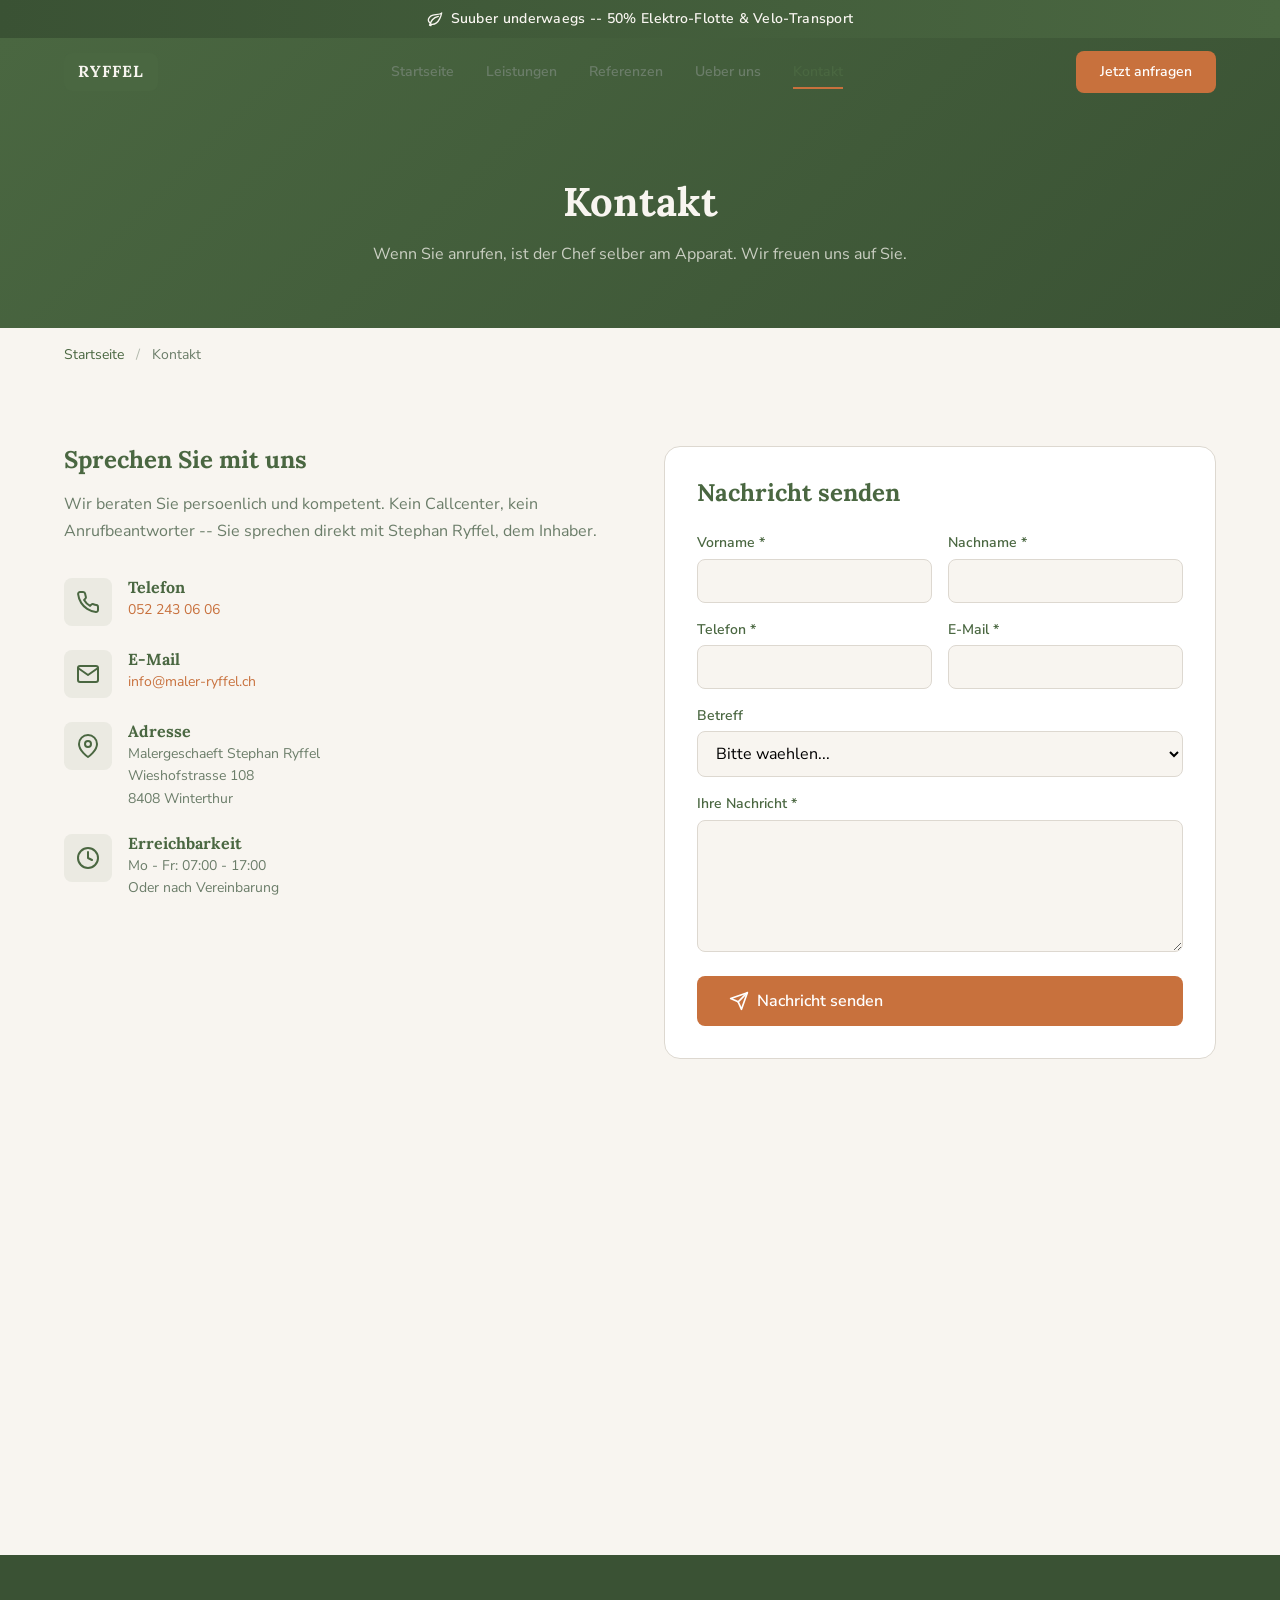
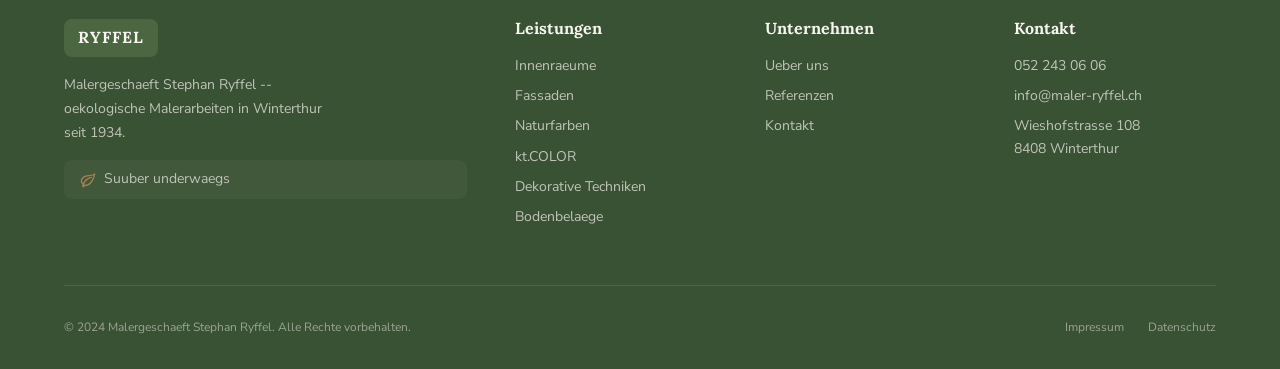
==== kontakt.html @ 05d2837d "Initial: Website-Redesign Ryffel Malergeschaeft" ====
<!DOCTYPE html>
<html lang="de">
<head>
  <meta charset="UTF-8">
  <meta name="viewport" content="width=device-width, initial-scale=1.0">
  <title>Kontakt | Maler Ryffel Winterthur</title>
  <meta name="description" content="Kontaktieren Sie Malergeschaeft Ryffel in Winterthur: 052 243 06 06, info@maler-ryffel.ch. Persoenliche Beratung durch den Chef. Seit 1934.">
  <meta name="robots" content="index, follow">
  <link rel="canonical" href="https://ryffel-maler-redesign.pages.dev/kontakt.html">
  <meta property="og:title" content="Kontakt | Maler Ryffel Winterthur">
  <meta property="og:description" content="052 243 06 06 - Persoenliche Beratung durch den Chef. Malergeschaeft Ryffel seit 1934.">
  <meta property="og:url" content="https://ryffel-maler-redesign.pages.dev/kontakt.html">
  <meta property="og:type" content="website">
  <link href="https://fonts.googleapis.com/css2?family=Lora:ital,wght@0,400;0,700;1,400;1,700&family=Nunito+Sans:wght@300;400;600;700&display=swap" rel="stylesheet">
  <link rel="stylesheet" href="style.css">
  <link rel="icon" type="image/svg+xml" href="data:image/svg+xml,<svg xmlns='http://www.w3.org/2000/svg' viewBox='0 0 32 32'><rect width='32' height='32' rx='6' fill='%234A6741'/><text x='50%25' y='55%25' text-anchor='middle' dominant-baseline='central' font-size='14' font-weight='bold' fill='%23F8F5F0'>R</text></svg>">
  <script type="application/ld+json">
  [
    {
      "@context":"https://schema.org",
      "@type":"HomeAndConstructionBusiness",
      "name":"Malergeschaeft Stephan Ryffel",
      "telephone":"+41522430606",
      "email":"info@maler-ryffel.ch",
      "address":{"@type":"PostalAddress","streetAddress":"Wieshofstrasse 108","addressLocality":"Winterthur","postalCode":"8408","addressRegion":"ZH","addressCountry":"CH"},
      "areaServed":["Winterthur","Zuerich","Weinland"],
      "foundingDate":"1934"
    },
    {"@context":"https://schema.org","@type":"BreadcrumbList","itemListElement":[{"@type":"ListItem","position":1,"name":"Startseite","item":"https://ryffel-maler-redesign.pages.dev/"},{"@type":"ListItem","position":2,"name":"Kontakt"}]}
  ]
  </script>
</head>
<body class="has-eco-banner">
  <div class="eco-banner"><svg width="16" height="16" viewBox="0 0 24 24" fill="none" stroke="currentColor" stroke-width="2" stroke-linecap="round" stroke-linejoin="round"><path d="M17 8C8 10 5.9 16.17 3.82 21.34l1.89.66.95-2.3c.48.17.98.3 1.34.3C19 20 22 3 22 3c-1 2-8 2.25-13 3.25S2 11.5 2 13.5s1.75 3.75 1.75 3.75"/></svg> Suuber underwaegs -- 50% Elektro-Flotte &amp; Velo-Transport</div>

  <header class="site-header" id="header">
    <div class="container header-inner">
      <a href="index.html" class="logo"><span class="logo-badge">RYFFEL</span></a>
      <nav class="main-nav" id="mainNav" aria-label="Hauptnavigation"><ul><li><a href="index.html">Startseite</a></li><li><a href="leistungen.html">Leistungen</a></li><li><a href="referenzen.html">Referenzen</a></li><li><a href="ueber-uns.html">Ueber uns</a></li><li><a href="kontakt.html" class="active">Kontakt</a></li></ul></nav>
      <a href="kontakt.html" class="btn btn-primary header-cta">Jetzt anfragen</a>
      <button class="mobile-toggle" id="mobileToggle" aria-label="Menue oeffnen"><span></span><span></span><span></span></button>
    </div>
  </header>

  <section class="page-header">
    <div class="container">
      <h1>Kontakt</h1>
      <p>Wenn Sie anrufen, ist der Chef selber am Apparat. Wir freuen uns auf Sie.</p>
    </div>
  </section>

  <div class="container"><div class="breadcrumb"><a href="index.html">Startseite</a> <span>/</span> Kontakt</div></div>

  <section class="section">
    <div class="container">
      <div class="contact-grid">
        <div class="contact-info">
          <h3>Sprechen Sie mit uns</h3>
          <p style="color: var(--color-text-secondary); margin-bottom: var(--space-xl); line-height: 1.7;">Wir beraten Sie persoenlich und kompetent. Kein Callcenter, kein Anrufbeantworter -- Sie sprechen direkt mit Stephan Ryffel, dem Inhaber.</p>

          <div class="contact-item">
            <div class="contact-item-icon">
              <svg width="24" height="24" viewBox="0 0 24 24" fill="none" stroke="currentColor" stroke-width="2" stroke-linecap="round" stroke-linejoin="round"><path d="M22 16.92v3a2 2 0 01-2.18 2 19.79 19.79 0 01-8.63-3.07 19.5 19.5 0 01-6-6 19.79 19.79 0 01-3.07-8.67A2 2 0 014.11 2h3a2 2 0 012 1.72c.127.96.361 1.903.7 2.81a2 2 0 01-.45 2.11L8.09 9.91a16 16 0 006 6l1.27-1.27a2 2 0 012.11-.45c.907.339 1.85.573 2.81.7A2 2 0 0122 16.92z"/></svg>
            </div>
            <div>
              <h4>Telefon</h4>
              <p><a href="tel:+41522430606">052 243 06 06</a></p>
            </div>
          </div>

          <div class="contact-item">
            <div class="contact-item-icon">
              <svg width="24" height="24" viewBox="0 0 24 24" fill="none" stroke="currentColor" stroke-width="2" stroke-linecap="round" stroke-linejoin="round"><path d="M4 4h16c1.1 0 2 .9 2 2v12c0 1.1-.9 2-2 2H4c-1.1 0-2-.9-2-2V6c0-1.1.9-2 2-2z"/><polyline points="22,6 12,13 2,6"/></svg>
            </div>
            <div>
              <h4>E-Mail</h4>
              <p><a href="mailto:info@maler-ryffel.ch">info@maler-ryffel.ch</a></p>
            </div>
          </div>

          <div class="contact-item">
            <div class="contact-item-icon">
              <svg width="24" height="24" viewBox="0 0 24 24" fill="none" stroke="currentColor" stroke-width="2" stroke-linecap="round" stroke-linejoin="round"><path d="M21 10c0 7-9 13-9 13s-9-6-9-13a9 9 0 0118 0z"/><circle cx="12" cy="10" r="3"/></svg>
            </div>
            <div>
              <h4>Adresse</h4>
              <p>Malergeschaeft Stephan Ryffel<br>Wieshofstrasse 108<br>8408 Winterthur</p>
            </div>
          </div>

          <div class="contact-item">
            <div class="contact-item-icon">
              <svg width="24" height="24" viewBox="0 0 24 24" fill="none" stroke="currentColor" stroke-width="2" stroke-linecap="round" stroke-linejoin="round"><circle cx="12" cy="12" r="10"/><path d="M12 6v6l4 2"/></svg>
            </div>
            <div>
              <h4>Erreichbarkeit</h4>
              <p>Mo - Fr: 07:00 - 17:00<br>Oder nach Vereinbarung</p>
            </div>
          </div>
        </div>

        <div class="contact-form">
          <h3>Nachricht senden</h3>
          <form action="#" method="post">
            <div class="form-row">
              <div class="form-group">
                <label for="vorname">Vorname *</label>
                <input type="text" id="vorname" name="vorname" required>
              </div>
              <div class="form-group">
                <label for="nachname">Nachname *</label>
                <input type="text" id="nachname" name="nachname" required>
              </div>
            </div>
            <div class="form-row">
              <div class="form-group">
                <label for="telefon">Telefon *</label>
                <input type="tel" id="telefon" name="telefon" required>
              </div>
              <div class="form-group">
                <label for="email">E-Mail *</label>
                <input type="email" id="email" name="email" required>
              </div>
            </div>
            <div class="form-group">
              <label for="betreff">Betreff</label>
              <select id="betreff" name="betreff">
                <option value="">Bitte waehlen...</option>
                <option value="innenmalerei">Innenmalerei</option>
                <option value="fassade">Fassadenrenovation</option>
                <option value="naturfarben">Naturfarben / kt.COLOR</option>
                <option value="spritzarbeiten">Spritzarbeiten</option>
                <option value="bodenbelaege">Bodenbelaege</option>
                <option value="dekorativ">Dekorative Techniken</option>
                <option value="anderes">Anderes</option>
              </select>
            </div>
            <div class="form-group">
              <label for="nachricht">Ihre Nachricht *</label>
              <textarea id="nachricht" name="nachricht" rows="5" required></textarea>
            </div>
            <button type="submit" class="btn btn-primary btn-lg" style="width: 100%;">
              <svg width="20" height="20" viewBox="0 0 24 24" fill="none" stroke="currentColor" stroke-width="2" stroke-linecap="round" stroke-linejoin="round"><line x1="22" y1="2" x2="11" y2="13"/><polygon points="22 2 15 22 11 13 2 9 22 2"/></svg>
              Nachricht senden
            </button>
          </form>
        </div>
      </div>

      <div class="map-container">
        <iframe src="https://www.google.com/maps/embed?pb=!1m18!1m12!1m3!1d2696.8!2d8.7!3d47.5!2m3!1f0!2f0!3f0!3m2!1i1024!2i768!4f13.1!3m3!1m2!1s0x0%3A0x0!2sWinterthur!5e0!3m2!1sde!2sch!4v1" allowfullscreen loading="lazy" title="Standort Malergeschaeft Ryffel in Winterthur"></iframe>
      </div>
    </div>
  </section>

  <footer class="site-footer">
    <div class="container">
      <div class="footer-grid">
        <div class="footer-brand"><span class="logo-badge">RYFFEL</span><p>Malergeschaeft Stephan Ryffel -- oekologische Malerarbeiten in Winterthur seit 1934.</p><div class="footer-eco"><svg width="16" height="16" viewBox="0 0 24 24" fill="none" stroke="currentColor" stroke-width="2" stroke-linecap="round" stroke-linejoin="round"><path d="M17 8C8 10 5.9 16.17 3.82 21.34l1.89.66.95-2.3c.48.17.98.3 1.34.3C19 20 22 3 22 3c-1 2-8 2.25-13 3.25S2 11.5 2 13.5s1.75 3.75 1.75 3.75"/></svg> Suuber underwaegs</div></div>
        <div class="footer-col"><h4>Leistungen</h4><a href="leistungen/innenraeume.html">Innenraeume</a><a href="leistungen/fassaden.html">Fassaden</a><a href="leistungen/naturfarben.html">Naturfarben</a><a href="leistungen/meister-der-farben.html">kt.COLOR</a><a href="leistungen/dekorative-techniken.html">Dekorative Techniken</a><a href="leistungen/bodenbelaege.html">Bodenbelaege</a></div>
        <div class="footer-col"><h4>Unternehmen</h4><a href="ueber-uns.html">Ueber uns</a><a href="referenzen.html">Referenzen</a><a href="kontakt.html">Kontakt</a></div>
        <div class="footer-col"><h4>Kontakt</h4><a href="tel:+41522430606">052 243 06 06</a><a href="mailto:info@maler-ryffel.ch">info@maler-ryffel.ch</a><p style="font-size:var(--font-size-small);opacity:0.7;margin-top:var(--space-sm);">Wieshofstrasse 108<br>8408 Winterthur</p></div>
      </div>
      <div class="footer-bottom"><p>&copy; 2024 Malergeschaeft Stephan Ryffel. Alle Rechte vorbehalten.</p><div class="legal-links"><a href="#">Impressum</a><a href="#">Datenschutz</a></div></div>
    </div>
  </footer>
  <script>const header=document.getElementById('header');window.addEventListener('scroll',()=>header.classList.toggle('scrolled',window.scrollY>50));document.getElementById('mobileToggle').addEventListener('click',()=>document.getElementById('mainNav').classList.toggle('active'));</script>
</body>
</html>
---- style.css ----
/* Brand Style Guide – Ryffel Malergeschaeft */
:root {
  --color-primary: #4A6741;
  --color-primary-dark: #3A5234;
  --color-primary-light: #6B8A62;
  --color-accent: #C8713D;
  --color-accent-light: #D4945E;
  --color-accent-dark: #A85C2F;
  --color-bg: #F8F5F0;
  --color-surface: #FFFFFF;
  --color-text: #2C3E2A;
  --color-text-secondary: #6B7D69;
  --color-border: #DDD8D0;

  --font-heading: 'Lora', Georgia, serif;
  --font-body: 'Nunito Sans', Arial, sans-serif;

  --font-size-xs: 0.75rem;
  --font-size-small: 0.875rem;
  --font-size-base: 1rem;
  --font-size-lg: 1.125rem;
  --font-size-xl: 1.25rem;
  --font-size-2xl: 1.5rem;
  --font-size-3xl: 2rem;
  --font-size-4xl: 2.5rem;
  --font-size-5xl: 3.5rem;

  --space-xs: 0.25rem;
  --space-sm: 0.5rem;
  --space-md: 1rem;
  --space-lg: 1.5rem;
  --space-xl: 2rem;
  --space-2xl: 3rem;
  --space-3xl: 4rem;

  --radius: 8px;
  --radius-lg: 12px;
  --radius-xl: 16px;
  --shadow: 0 1px 3px rgba(74,103,65,0.08);
  --shadow-lg: 0 8px 30px rgba(74,103,65,0.12);
}

*, *::before, *::after { box-sizing: border-box; margin: 0; padding: 0; }
html { scroll-behavior: smooth; }

body {
  font-family: var(--font-body);
  color: var(--color-text);
  background: var(--color-bg);
  line-height: 1.6;
  -webkit-font-smoothing: antialiased;
}

h1, h2, h3, h4 { font-family: var(--font-heading); line-height: 1.2; }
a { text-decoration: none; color: inherit; transition: color 0.2s; }
img { max-width: 100%; height: auto; display: block; }
.container { max-width: 1200px; margin: 0 auto; padding: 0 var(--space-lg); }

/* === ECO BADGE (persistent top banner) === */
.eco-banner {
  background: linear-gradient(90deg, var(--color-primary-dark), var(--color-primary));
  color: var(--color-bg);
  text-align: center;
  padding: 8px var(--space-lg);
  font-size: var(--font-size-small);
  font-weight: 600;
  display: flex;
  align-items: center;
  justify-content: center;
  gap: var(--space-sm);
  letter-spacing: 0.3px;
}
.eco-banner svg { flex-shrink: 0; }

/* === HEADER === */
.site-header {
  position: fixed; top: 0; left: 0; right: 0; z-index: 100;
  background: transparent;
  transition: background 0.3s, box-shadow 0.3s, border 0.3s;
}
.has-eco-banner .site-header { top: 36px; }
.site-header.scrolled {
  background: rgba(248,245,240,0.96);
  backdrop-filter: blur(12px);
  box-shadow: var(--shadow);
  border-bottom: 1px solid var(--color-border);
}
.header-inner {
  display: flex; align-items: center; justify-content: space-between;
  height: 72px;
}
.logo { display: flex; align-items: center; gap: var(--space-sm); }
.logo-img { height: 44px; width: auto; }
.logo-text {
  font-family: var(--font-heading); font-size: var(--font-size-lg);
  font-weight: 700; color: var(--color-primary);
}
.logo-badge {
  display: inline-flex; align-items: center; justify-content: center;
  background: var(--color-primary); border-radius: var(--radius);
  padding: 6px 14px; font-family: var(--font-heading);
  font-size: var(--font-size-base); font-weight: 700;
  color: var(--color-bg); letter-spacing: 1px;
}
.main-nav ul { display: flex; gap: var(--space-xl); list-style: none; }
.main-nav a {
  font-size: var(--font-size-small); font-weight: 600; color: var(--color-text-secondary);
  padding: var(--space-sm) 0; position: relative;
}
.site-header.scrolled .main-nav a { color: var(--color-text-secondary); }
.main-nav a.active, .main-nav a:hover { color: var(--color-primary); }
.main-nav a::after {
  content: ''; position: absolute; bottom: 0; left: 0; width: 0; height: 2px;
  background: var(--color-accent); transition: width 0.3s;
}
.main-nav a:hover::after, .main-nav a.active::after { width: 100%; }

.header-cta { display: inline-flex; }

/* Buttons */
.btn {
  display: inline-flex; align-items: center; gap: var(--space-sm);
  padding: 10px 24px; border-radius: var(--radius); font-weight: 600;
  font-size: var(--font-size-small); cursor: pointer; border: none;
  transition: all 0.2s; text-decoration: none; font-family: var(--font-body);
}
.btn-primary { background: var(--color-accent); color: #fff; }
.btn-primary:hover { background: var(--color-accent-dark); }
.btn-secondary {
  background: transparent; color: var(--color-primary);
  border: 1.5px solid var(--color-primary);
}
.btn-secondary:hover { background: var(--color-primary); color: var(--color-bg); }
.btn-outline {
  background: transparent; color: var(--color-accent);
  border: 1.5px solid var(--color-accent);
}
.btn-outline:hover { background: var(--color-accent); color: #fff; }
.btn-white {
  background: #fff; color: var(--color-primary);
}
.btn-white:hover { background: var(--color-bg); }
.btn-ghost {
  background: transparent; color: var(--color-bg);
  border: 1.5px solid rgba(248,245,240,0.4);
}
.btn-ghost:hover { background: rgba(248,245,240,0.1); }
.btn-lg { padding: 14px 32px; font-size: var(--font-size-base); }

/* Mobile Toggle */
.mobile-toggle { display: none; background: none; border: none; cursor: pointer; padding: 8px; }
.mobile-toggle span {
  display: block; width: 24px; height: 2px; background: var(--color-primary);
  margin: 5px 0; transition: 0.3s;
}

/* === HERO === */
.hero {
  position: relative; min-height: 92vh; display: flex; align-items: center;
  overflow: hidden;
}
.hero::before {
  content: ''; position: absolute; inset: 0;
  background: url('https://images.unsplash.com/photo-1562259949-e8e7689d7828?w=1800&q=80') center/cover;
}
.hero::after {
  content: ''; position: absolute; inset: 0;
  background: linear-gradient(135deg, rgba(74,103,65,0.92) 0%, rgba(58,82,52,0.85) 40%, rgba(44,62,42,0.7) 100%);
}
.hero-content { position: relative; z-index: 2; max-width: 700px; padding: 140px 0 80px; }
.hero-badge {
  display: inline-flex; align-items: center; gap: var(--space-sm);
  background: rgba(200,113,61,0.2); border: 1px solid rgba(200,113,61,0.4);
  color: var(--color-accent-light); padding: 8px 16px;
  border-radius: 100px; font-size: var(--font-size-small); font-weight: 600;
  margin-bottom: var(--space-lg);
}
.hero h1 {
  font-size: var(--font-size-5xl); color: var(--color-bg);
  margin-bottom: var(--space-lg); font-weight: 700;
}
.hero h1 em { font-style: italic; color: var(--color-accent-light); }
.hero-subtitle {
  font-size: var(--font-size-lg); color: rgba(248,245,240,0.85);
  margin-bottom: var(--space-2xl); line-height: 1.7; max-width: 560px;
}
.hero-buttons { display: flex; gap: var(--space-md); flex-wrap: wrap; }
.hero .btn-primary { background: var(--color-accent); color: #fff; }
.hero .btn-ghost {
  border-color: rgba(248,245,240,0.35); color: var(--color-bg);
}
.hero .btn-ghost:hover { background: rgba(248,245,240,0.1); }

/* Hero Accent Image */
.hero-accent {
  position: absolute; right: 0; top: 50%; transform: translateY(-50%);
  width: 42%; height: 70%; z-index: 1;
  background: url('https://images.unsplash.com/photo-1589939705384-5185137a7f0f?w=1200&q=80') center/cover;
  border-radius: var(--radius-xl) 0 0 var(--radius-xl);
  opacity: 0.25;
  mask-image: linear-gradient(to left, rgba(0,0,0,1) 50%, rgba(0,0,0,0));
  -webkit-mask-image: linear-gradient(to left, rgba(0,0,0,1) 50%, rgba(0,0,0,0));
}

/* === STATS BAR === */
.stats-bar {
  background: var(--color-surface);
  border-bottom: 1px solid var(--color-border);
  padding: var(--space-xl) 0;
}
.stats-grid {
  display: grid; grid-template-columns: repeat(4, 1fr);
  gap: var(--space-xl); text-align: center;
}
.stat-item h3 {
  font-size: var(--font-size-3xl); color: var(--color-accent);
  font-family: var(--font-heading);
}
.stat-item p {
  font-size: var(--font-size-small); color: var(--color-text-secondary);
  margin-top: var(--space-xs);
}

/* === SECTIONS === */
.section { padding: var(--space-3xl) 0; }
.section-dark { background: var(--color-primary); color: var(--color-bg); }
.section-accent { background: var(--color-accent); color: #fff; }
.section-light { background: var(--color-surface); }
.section-header { text-align: center; margin-bottom: var(--space-2xl); }
.section-label {
  display: block; font-size: var(--font-size-small); font-weight: 600;
  color: var(--color-accent); text-transform: uppercase; letter-spacing: 1.5px;
  margin-bottom: var(--space-sm);
}
.section-dark .section-label { color: var(--color-accent-light); }
.section-header h2 {
  font-size: var(--font-size-3xl); margin-bottom: var(--space-md); color: var(--color-primary);
}
.section-dark .section-header h2 { color: var(--color-bg); }
.section-header p { color: var(--color-text-secondary); max-width: 600px; margin: 0 auto; }
.section-dark .section-header p { color: rgba(248,245,240,0.7); }

/* Page Header */
.page-header {
  background: linear-gradient(135deg, var(--color-primary) 0%, var(--color-primary-dark) 100%);
  color: var(--color-bg); padding: 140px 0 60px; text-align: center;
  position: relative; overflow: hidden;
}
.page-header::before {
  content: ''; position: absolute; inset: 0;
  background: url('https://images.unsplash.com/photo-1562259949-e8e7689d7828?w=1600&q=80') center/cover;
  opacity: 0.12;
}
.page-header .container { position: relative; z-index: 2; }
.page-header h1 { font-size: var(--font-size-4xl); margin-bottom: var(--space-md); }
.page-header p { color: rgba(248,245,240,0.75); max-width: 550px; margin: 0 auto; }

/* Breadcrumb */
.breadcrumb {
  padding: var(--space-md) 0;
  font-size: var(--font-size-small); color: var(--color-text-secondary);
}
.breadcrumb a { color: var(--color-primary); }
.breadcrumb a:hover { color: var(--color-accent); }
.breadcrumb span { margin: 0 var(--space-sm); opacity: 0.5; }

/* === TEXT + IMAGE MODULE === */
.text-image {
  display: grid; grid-template-columns: 1fr 1fr;
  gap: var(--space-2xl); align-items: center;
}
.text-image.reversed { direction: rtl; }
.text-image.reversed > * { direction: ltr; }
.text-image-content h2 {
  font-size: var(--font-size-3xl); color: var(--color-primary);
  margin-bottom: var(--space-md);
}
.text-image-content h3 {
  font-size: var(--font-size-2xl); color: var(--color-primary);
  margin-bottom: var(--space-md);
}
.text-image-content p {
  color: var(--color-text-secondary); margin-bottom: var(--space-md);
  line-height: 1.7;
}
.text-image-content ul {
  list-style: none; margin-bottom: var(--space-xl);
}
.text-image-content ul li {
  display: flex; align-items: flex-start; gap: var(--space-sm);
  margin-bottom: var(--space-sm); color: var(--color-text-secondary);
}
.text-image-content ul li svg { flex-shrink: 0; color: var(--color-accent); margin-top: 3px; }
.text-image-visual {
  border-radius: var(--radius-xl); min-height: 400px; overflow: hidden;
  background-size: cover; background-position: center;
}

/* === COLOR PALETTE MODULE (kt.COLOR) === */
.color-palette {
  display: flex; gap: 4px; margin: var(--space-lg) 0;
  border-radius: var(--radius-lg); overflow: hidden;
  height: 80px;
}
.color-swatch { flex: 1; transition: flex 0.3s; cursor: pointer; position: relative; }
.color-swatch:hover { flex: 2; }
.color-swatch::after {
  content: attr(data-name); position: absolute; bottom: 6px; left: 50%;
  transform: translateX(-50%); font-size: 10px; color: rgba(255,255,255,0.9);
  font-weight: 600; white-space: nowrap; opacity: 0; transition: opacity 0.3s;
  text-shadow: 0 1px 2px rgba(0,0,0,0.3);
}
.color-swatch:hover::after { opacity: 1; }

/* === SERVICE LIST (Text+Bild alternierend) === */
.service-list { display: flex; flex-direction: column; gap: var(--space-3xl); }

/* Service Cards (for overview page) */
.services-overview {
  display: grid; grid-template-columns: 1fr; gap: var(--space-xl);
}
.service-overview-card {
  display: grid; grid-template-columns: 1fr 1fr; gap: var(--space-2xl);
  align-items: center; background: var(--color-surface);
  border: 1px solid var(--color-border); border-radius: var(--radius-xl);
  overflow: hidden; transition: box-shadow 0.3s;
}
.service-overview-card:hover { box-shadow: var(--shadow-lg); }
.service-overview-card:nth-child(even) { direction: rtl; }
.service-overview-card:nth-child(even) > * { direction: ltr; }
.service-overview-card .service-card-img {
  min-height: 300px; background-size: cover; background-position: center;
}
.service-overview-card .service-card-content { padding: var(--space-xl); }
.service-overview-card .service-card-content h3 {
  font-size: var(--font-size-2xl); color: var(--color-primary);
  margin-bottom: var(--space-sm); font-family: var(--font-heading);
}
.service-overview-card .service-card-content p {
  color: var(--color-text-secondary); margin-bottom: var(--space-lg); line-height: 1.7;
}

/* Feature list within cards */
.feature-list { list-style: none; margin-bottom: var(--space-lg); }
.feature-list li {
  display: flex; align-items: center; gap: var(--space-sm);
  padding: var(--space-xs) 0; color: var(--color-text-secondary);
  font-size: var(--font-size-small);
}
.feature-list li svg { color: var(--color-accent); flex-shrink: 0; }

/* === REFERENCE CARDS === */
.ref-grid { display: grid; grid-template-columns: repeat(auto-fit, minmax(300px, 1fr)); gap: var(--space-lg); }
.ref-card {
  background: var(--color-surface); border: 1px solid var(--color-border);
  border-radius: var(--radius-lg); overflow: hidden; transition: box-shadow 0.3s, transform 0.3s;
}
.ref-card:hover { box-shadow: var(--shadow-lg); transform: translateY(-4px); }
.ref-card-img { height: 220px; background-size: cover; background-position: center; }
.ref-card-body { padding: var(--space-lg); }
.ref-card-body h3 {
  font-family: var(--font-heading); font-size: var(--font-size-lg);
  color: var(--color-primary); margin-bottom: var(--space-sm);
}
.ref-card-body p { font-size: var(--font-size-small); color: var(--color-text-secondary); margin-bottom: var(--space-md); }
.ref-tag {
  display: inline-block; background: rgba(74,103,65,0.08);
  color: var(--color-primary); font-size: var(--font-size-xs);
  font-weight: 600; padding: 4px 10px; border-radius: 100px;
  margin-right: var(--space-xs); margin-bottom: var(--space-xs);
}

/* === TIMELINE === */
.timeline { position: relative; padding-left: 40px; }
.timeline::before {
  content: ''; position: absolute; left: 15px; top: 0; bottom: 0;
  width: 2px; background: var(--color-accent);
}
.timeline-item { position: relative; margin-bottom: var(--space-xl); }
.timeline-item::before {
  content: ''; position: absolute; left: -33px; top: 6px;
  width: 12px; height: 12px; border-radius: 50%;
  background: var(--color-accent); border: 3px solid var(--color-bg);
}
.section-dark .timeline-item::before { border-color: var(--color-primary); }
.timeline-year {
  font-family: var(--font-heading); font-size: var(--font-size-xl);
  font-weight: 700; color: var(--color-accent); margin-bottom: var(--space-xs);
}
.section-dark .timeline-year { color: var(--color-accent-light); }
.timeline-item p { color: var(--color-text-secondary); font-size: var(--font-size-base); }
.section-dark .timeline-item p { color: rgba(248,245,240,0.75); }

/* === TEAM GRID === */
.team-grid { display: grid; grid-template-columns: repeat(auto-fit, minmax(240px, 1fr)); gap: var(--space-xl); }
.team-card { text-align: center; }
.team-card-img {
  width: 180px; height: 180px; border-radius: 50%; margin: 0 auto var(--space-lg);
  background-size: cover; background-position: center;
  border: 4px solid var(--color-accent-light);
}
.team-card h3 {
  font-family: var(--font-heading); font-size: var(--font-size-lg);
  color: var(--color-primary); margin-bottom: var(--space-xs);
}
.team-card .role {
  font-size: var(--font-size-small); color: var(--color-accent);
  font-weight: 600; margin-bottom: var(--space-sm);
}
.team-card p { font-size: var(--font-size-small); color: var(--color-text-secondary); }

/* === CERTIFICATIONS === */
.cert-grid {
  display: grid; grid-template-columns: repeat(auto-fit, minmax(200px, 1fr));
  gap: var(--space-lg); text-align: center;
}
.cert-item {
  background: var(--color-surface); border: 1px solid var(--color-border);
  border-radius: var(--radius-lg); padding: var(--space-xl);
  transition: box-shadow 0.3s;
}
.cert-item:hover { box-shadow: var(--shadow-lg); }
.cert-icon {
  display: inline-flex; align-items: center; justify-content: center;
  width: 56px; height: 56px; border-radius: 50%;
  background: rgba(74,103,65,0.08); margin-bottom: var(--space-md);
}
.cert-icon svg { color: var(--color-primary); }
.cert-item h4 {
  font-family: var(--font-heading); font-size: var(--font-size-base);
  color: var(--color-primary); margin-bottom: var(--space-xs);
}
.cert-item p { font-size: var(--font-size-small); color: var(--color-text-secondary); }

/* === CTA BANNER === */
.cta-banner {
  background: var(--color-primary); color: var(--color-bg);
  text-align: center; padding: var(--space-3xl) var(--space-lg);
  position: relative; overflow: hidden;
}
.cta-banner::before {
  content: ''; position: absolute; inset: 0;
  background: url('https://images.unsplash.com/photo-1558618666-fcd25c85f82e?w=1600&q=80') center/cover;
  opacity: 0.08;
}
.cta-banner .container { position: relative; z-index: 2; }
.cta-banner h2 { font-size: var(--font-size-3xl); margin-bottom: var(--space-md); }
.cta-banner p { opacity: 0.8; max-width: 500px; margin: 0 auto var(--space-xl); }

/* CTA Split */
.cta-split {
  display: grid; grid-template-columns: 1fr 1fr;
  gap: var(--space-2xl); align-items: center;
}
.cta-split-content h2 {
  font-size: var(--font-size-3xl); margin-bottom: var(--space-md);
}
.cta-split-content p {
  margin-bottom: var(--space-xl); line-height: 1.7;
}
.section-dark .cta-split-content p { color: rgba(248,245,240,0.8); }
.cta-split-visual {
  border-radius: var(--radius-xl); min-height: 350px;
  background-size: cover; background-position: center; overflow: hidden;
}

/* === CONTACT === */
.contact-grid { display: grid; grid-template-columns: 1fr 1fr; gap: var(--space-2xl); }
.contact-info h3 {
  font-family: var(--font-heading); font-size: var(--font-size-2xl);
  color: var(--color-primary); margin-bottom: var(--space-md);
}
.contact-item { display: flex; gap: var(--space-md); margin-bottom: var(--space-lg); }
.contact-item-icon {
  flex-shrink: 0; width: 48px; height: 48px; border-radius: var(--radius);
  background: rgba(74,103,65,0.08); display: flex;
  align-items: center; justify-content: center;
}
.contact-item-icon svg { color: var(--color-primary); }
.contact-item h4 {
  font-family: var(--font-heading); font-size: var(--font-size-base);
  color: var(--color-primary); margin-bottom: 2px;
}
.contact-item p { font-size: var(--font-size-small); color: var(--color-text-secondary); }
.contact-item a { color: var(--color-accent); }
.contact-item a:hover { color: var(--color-accent-dark); }

.contact-form {
  background: var(--color-surface); border: 1px solid var(--color-border);
  border-radius: var(--radius-xl); padding: var(--space-xl);
}
.contact-form h3 {
  font-family: var(--font-heading); font-size: var(--font-size-2xl);
  color: var(--color-primary); margin-bottom: var(--space-lg);
}
.form-group { margin-bottom: var(--space-md); }
.form-group label {
  display: block; font-size: var(--font-size-small); font-weight: 600;
  color: var(--color-primary); margin-bottom: var(--space-xs);
}
.form-group input, .form-group select, .form-group textarea {
  width: 100%; padding: 10px 14px; border: 1px solid var(--color-border);
  border-radius: var(--radius); font-family: var(--font-body);
  font-size: var(--font-size-base); background: var(--color-bg);
  transition: border-color 0.2s;
}
.form-group input:focus, .form-group select:focus, .form-group textarea:focus {
  outline: none; border-color: var(--color-accent);
}
.form-row { display: grid; grid-template-columns: 1fr 1fr; gap: var(--space-md); }

/* === FOOTER === */
.site-footer {
  background: var(--color-primary-dark); color: var(--color-bg);
  padding: var(--space-3xl) 0 var(--space-xl);
}
.footer-grid {
  display: grid; grid-template-columns: 2fr 1fr 1fr 1fr;
  gap: var(--space-2xl); margin-bottom: var(--space-2xl);
}
.footer-brand p {
  opacity: 0.7; font-size: var(--font-size-small);
  margin-top: var(--space-md); line-height: 1.7; max-width: 280px;
}
.footer-col h4 {
  font-family: var(--font-heading); margin-bottom: var(--space-md);
  font-size: var(--font-size-base);
}
.footer-col a {
  display: block; font-size: var(--font-size-small); opacity: 0.7;
  margin-bottom: var(--space-sm);
}
.footer-col a:hover { opacity: 1; color: var(--color-accent-light); }
.footer-bottom {
  display: flex; justify-content: space-between; align-items: center;
  padding-top: var(--space-xl); border-top: 1px solid rgba(248,245,240,0.1);
}
.footer-bottom p { font-size: var(--font-size-xs); opacity: 0.5; }
.legal-links { display: flex; gap: var(--space-lg); }
.legal-links a { font-size: var(--font-size-xs); opacity: 0.5; }
.legal-links a:hover { opacity: 1; }
.footer-eco {
  display: flex; align-items: center; gap: var(--space-sm);
  background: rgba(248,245,240,0.05); border-radius: var(--radius);
  padding: var(--space-sm) var(--space-md); margin-top: var(--space-md);
  font-size: var(--font-size-small); opacity: 0.7;
}
.footer-eco svg { flex-shrink: 0; color: var(--color-accent-light); }

/* === ECO SECTION === */
.eco-features {
  display: grid; grid-template-columns: repeat(auto-fit, minmax(220px, 1fr));
  gap: var(--space-lg);
}
.eco-feature {
  text-align: center; padding: var(--space-xl);
}
.eco-feature-icon {
  display: inline-flex; align-items: center; justify-content: center;
  width: 64px; height: 64px; border-radius: 50%;
  background: rgba(248,245,240,0.1); margin-bottom: var(--space-md);
}
.eco-feature-icon svg { color: var(--color-accent-light); }
.eco-feature h4 {
  font-family: var(--font-heading); font-size: var(--font-size-base);
  margin-bottom: var(--space-sm);
}
.eco-feature p { font-size: var(--font-size-small); opacity: 0.75; }

/* === FAQ === */
.faq-list { max-width: 800px; margin: 0 auto; }
.faq-item {
  border-bottom: 1px solid var(--color-border); padding: var(--space-lg) 0;
}
.faq-question {
  display: flex; justify-content: space-between; align-items: center;
  cursor: pointer; font-family: var(--font-heading); font-size: var(--font-size-lg);
  color: var(--color-primary); font-weight: 600; background: none; border: none;
  width: 100%; text-align: left; padding: 0;
}
.faq-question svg { transition: transform 0.3s; flex-shrink: 0; color: var(--color-accent); }
.faq-item.active .faq-question svg { transform: rotate(180deg); }
.faq-answer {
  max-height: 0; overflow: hidden; transition: max-height 0.3s;
  color: var(--color-text-secondary); line-height: 1.7;
}
.faq-item.active .faq-answer { max-height: 300px; padding-top: var(--space-md); }

/* === MAP === */
.map-container {
  border-radius: var(--radius-xl); overflow: hidden; height: 400px;
  margin-top: var(--space-xl);
}
.map-container iframe { width: 100%; height: 100%; border: 0; }

/* === DETAIL PAGE CONTENT === */
.detail-content { max-width: 800px; }
.detail-content h2 {
  font-size: var(--font-size-2xl); color: var(--color-primary);
  margin: var(--space-xl) 0 var(--space-md);
}
.detail-content h3 {
  font-size: var(--font-size-xl); color: var(--color-primary);
  margin: var(--space-lg) 0 var(--space-sm);
}
.detail-content p {
  color: var(--color-text-secondary); line-height: 1.8;
  margin-bottom: var(--space-md);
}
.detail-content ul {
  list-style: none; margin-bottom: var(--space-lg);
}
.detail-content ul li {
  display: flex; align-items: flex-start; gap: var(--space-sm);
  margin-bottom: var(--space-sm); color: var(--color-text-secondary);
}
.detail-content ul li svg { flex-shrink: 0; color: var(--color-accent); margin-top: 3px; }

/* Image Gallery */
.image-gallery {
  display: grid; grid-template-columns: 1fr 1fr; gap: var(--space-md);
  margin: var(--space-xl) 0;
}
.image-gallery img {
  border-radius: var(--radius-lg); width: 100%; height: 250px;
  object-fit: cover;
}
.image-gallery.single { grid-template-columns: 1fr; }
.image-gallery.single img { height: 400px; }

/* === RESPONSIVE === */
@media (max-width: 968px) {
  .hero-accent { display: none; }
  .hero-content { max-width: 100%; }
  .cta-split { grid-template-columns: 1fr; }
  .service-overview-card { grid-template-columns: 1fr; }
  .service-overview-card:nth-child(even) { direction: ltr; }
  .service-overview-card .service-card-img { min-height: 220px; }
}

@media (max-width: 768px) {
  .eco-banner { font-size: var(--font-size-xs); padding: 6px var(--space-md); }
  .has-eco-banner .site-header { top: 32px; }
  .hero h1 { font-size: var(--font-size-3xl); }
  .hero-content { padding: 120px 0 60px; }
  .stats-grid { grid-template-columns: repeat(2, 1fr); }
  .text-image { grid-template-columns: 1fr; }
  .text-image.reversed { direction: ltr; }
  .text-image-visual { min-height: 250px; }
  .contact-grid { grid-template-columns: 1fr; }
  .footer-grid { grid-template-columns: 1fr 1fr; }
  .form-row { grid-template-columns: 1fr; }
  .main-nav {
    display: none; position: fixed; top: 72px; left: 0; right: 0;
    background: var(--color-bg); padding: var(--space-lg);
    border-bottom: 1px solid var(--color-border); box-shadow: var(--shadow-lg);
  }
  .has-eco-banner .main-nav { top: 104px; }
  .main-nav.active { display: block; }
  .main-nav ul { flex-direction: column; gap: var(--space-md); }
  .mobile-toggle { display: block; }
  .header-cta { display: none; }
  .section-header h2, .page-header h1 { font-size: var(--font-size-2xl); }
  .timeline { padding-left: 30px; }
  .timeline::before { left: 10px; }
  .timeline-item::before { left: -28px; }
  .image-gallery { grid-template-columns: 1fr; }
  .image-gallery img { height: 220px; }
}

@media (max-width: 480px) {
  .stats-grid { grid-template-columns: 1fr 1fr; gap: var(--space-md); }
  .footer-grid { grid-template-columns: 1fr; }
  .hero-buttons { flex-direction: column; }
  .footer-bottom { flex-direction: column; gap: var(--space-md); text-align: center; }
  .color-palette { height: 50px; }
  .team-grid { grid-template-columns: 1fr 1fr; }
  .team-card-img { width: 120px; height: 120px; }
}
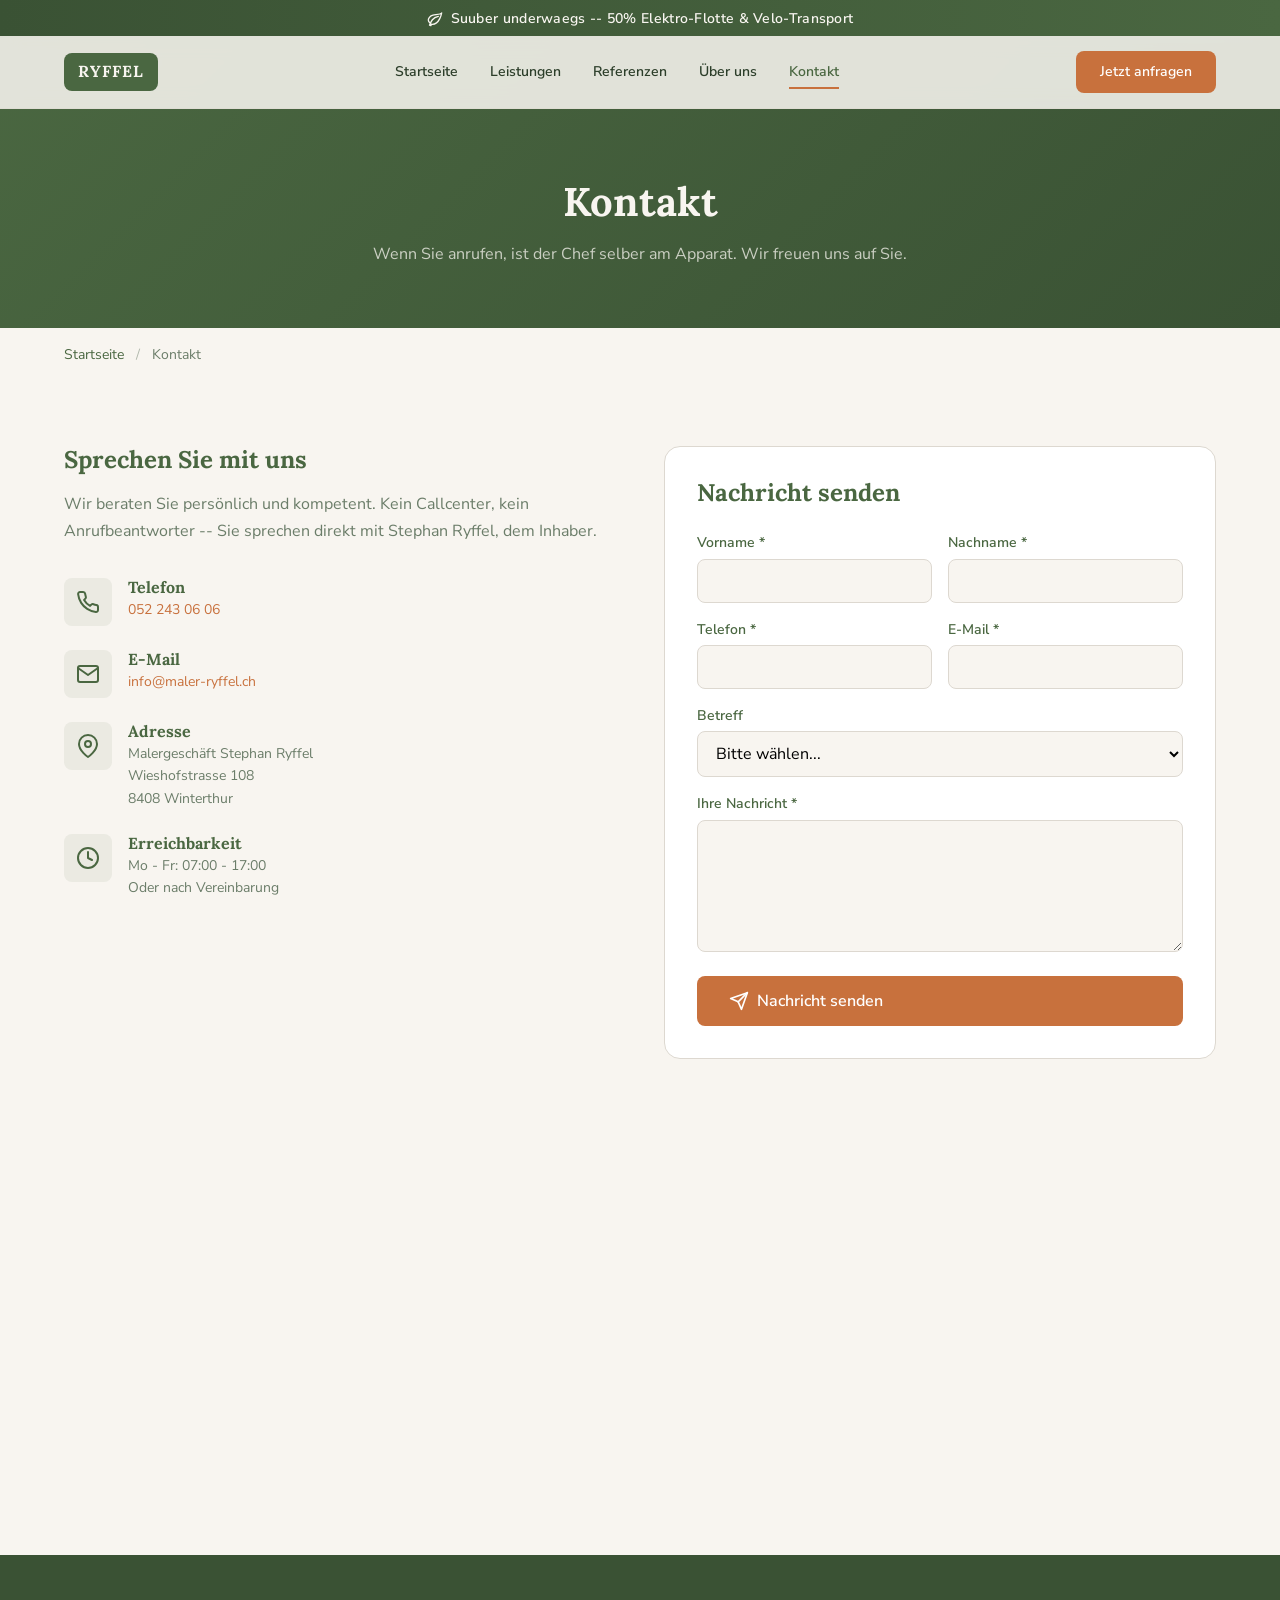
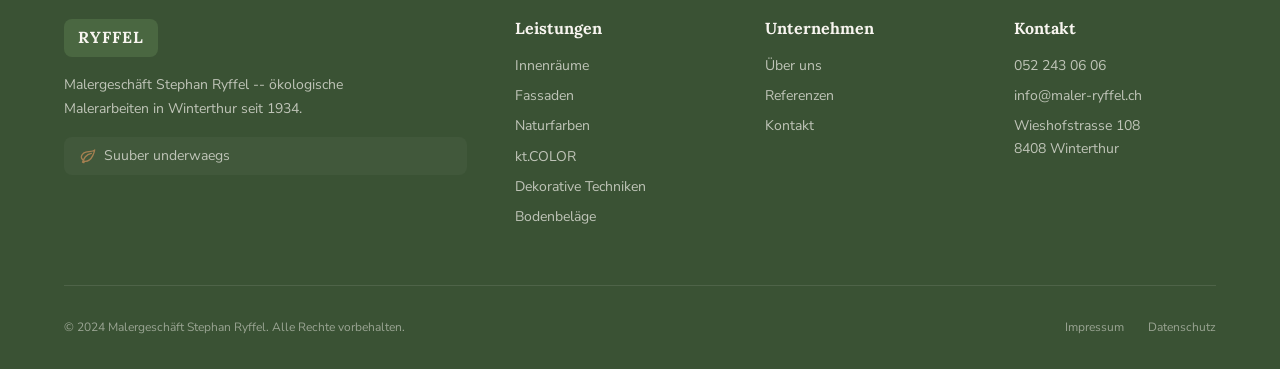
==== commit ec2a8c88: "fix: use proper German umlauts (ä/ö/ü) in all text content Replace ae/oe/ue with proper ä/ö/ü across" ====
--- a/kontakt.html
+++ b/kontakt.html
@@ -4,11 +4,11 @@
   <meta charset="UTF-8">
   <meta name="viewport" content="width=device-width, initial-scale=1.0">
   <title>Kontakt | Maler Ryffel Winterthur</title>
-  <meta name="description" content="Kontaktieren Sie Malergeschaeft Ryffel in Winterthur: 052 243 06 06, info@maler-ryffel.ch. Persoenliche Beratung durch den Chef. Seit 1934.">
+  <meta name="description" content="Kontaktieren Sie Malergeschäft Ryffel in Winterthur: 052 243 06 06, info@maler-ryffel.ch. Persönliche Beratung durch den Chef. Seit 1934.">
   <meta name="robots" content="index, follow">
   <link rel="canonical" href="https://ryffel-maler-redesign.pages.dev/kontakt.html">
   <meta property="og:title" content="Kontakt | Maler Ryffel Winterthur">
-  <meta property="og:description" content="052 243 06 06 - Persoenliche Beratung durch den Chef. Malergeschaeft Ryffel seit 1934.">
+  <meta property="og:description" content="052 243 06 06 - Persönliche Beratung durch den Chef. Malergeschäft Ryffel seit 1934.">
   <meta property="og:url" content="https://ryffel-maler-redesign.pages.dev/kontakt.html">
   <meta property="og:type" content="website">
   <link href="https://fonts.googleapis.com/css2?family=Lora:ital,wght@0,400;0,700;1,400;1,700&family=Nunito+Sans:wght@300;400;600;700&display=swap" rel="stylesheet">
@@ -19,11 +19,11 @@
     {
       "@context":"https://schema.org",
       "@type":"HomeAndConstructionBusiness",
-      "name":"Malergeschaeft Stephan Ryffel",
+      "name":"Malergeschäft Stephan Ryffel",
       "telephone":"+41522430606",
       "email":"info@maler-ryffel.ch",
       "address":{"@type":"PostalAddress","streetAddress":"Wieshofstrasse 108","addressLocality":"Winterthur","postalCode":"8408","addressRegion":"ZH","addressCountry":"CH"},
-      "areaServed":["Winterthur","Zuerich","Weinland"],
+      "areaServed":["Winterthur","Zürich","Weinland"],
       "foundingDate":"1934"
     },
     {"@context":"https://schema.org","@type":"BreadcrumbList","itemListElement":[{"@type":"ListItem","position":1,"name":"Startseite","item":"https://ryffel-maler-redesign.pages.dev/"},{"@type":"ListItem","position":2,"name":"Kontakt"}]}
@@ -36,9 +36,9 @@
   <header class="site-header" id="header">
     <div class="container header-inner">
       <a href="index.html" class="logo"><span class="logo-badge">RYFFEL</span></a>
-      <nav class="main-nav" id="mainNav" aria-label="Hauptnavigation"><ul><li><a href="index.html">Startseite</a></li><li><a href="leistungen.html">Leistungen</a></li><li><a href="referenzen.html">Referenzen</a></li><li><a href="ueber-uns.html">Ueber uns</a></li><li><a href="kontakt.html" class="active">Kontakt</a></li></ul></nav>
+      <nav class="main-nav" id="mainNav" aria-label="Hauptnavigation"><ul><li><a href="index.html">Startseite</a></li><li><a href="leistungen.html">Leistungen</a></li><li><a href="referenzen.html">Referenzen</a></li><li><a href="ueber-uns.html">Über uns</a></li><li><a href="kontakt.html" class="active">Kontakt</a></li></ul></nav>
       <a href="kontakt.html" class="btn btn-primary header-cta">Jetzt anfragen</a>
-      <button class="mobile-toggle" id="mobileToggle" aria-label="Menue oeffnen"><span></span><span></span><span></span></button>
+      <button class="mobile-toggle" id="mobileToggle" aria-label="Menue öffnen"><span></span><span></span><span></span></button>
     </div>
   </header>
 
@@ -56,7 +56,7 @@
       <div class="contact-grid">
         <div class="contact-info">
           <h3>Sprechen Sie mit uns</h3>
-          <p style="color: var(--color-text-secondary); margin-bottom: var(--space-xl); line-height: 1.7;">Wir beraten Sie persoenlich und kompetent. Kein Callcenter, kein Anrufbeantworter -- Sie sprechen direkt mit Stephan Ryffel, dem Inhaber.</p>
+          <p style="color: var(--color-text-secondary); margin-bottom: var(--space-xl); line-height: 1.7;">Wir beraten Sie persönlich und kompetent. Kein Callcenter, kein Anrufbeantworter -- Sie sprechen direkt mit Stephan Ryffel, dem Inhaber.</p>
 
           <div class="contact-item">
             <div class="contact-item-icon">
@@ -84,7 +84,7 @@
             </div>
             <div>
               <h4>Adresse</h4>
-              <p>Malergeschaeft Stephan Ryffel<br>Wieshofstrasse 108<br>8408 Winterthur</p>
+              <p>Malergeschäft Stephan Ryffel<br>Wieshofstrasse 108<br>8408 Winterthur</p>
             </div>
           </div>
 
@@ -125,12 +125,12 @@
             <div class="form-group">
               <label for="betreff">Betreff</label>
               <select id="betreff" name="betreff">
-                <option value="">Bitte waehlen...</option>
+                <option value="">Bitte wählen...</option>
                 <option value="innenmalerei">Innenmalerei</option>
                 <option value="fassade">Fassadenrenovation</option>
                 <option value="naturfarben">Naturfarben / kt.COLOR</option>
                 <option value="spritzarbeiten">Spritzarbeiten</option>
-                <option value="bodenbelaege">Bodenbelaege</option>
+                <option value="bodenbeläge">Bodenbeläge</option>
                 <option value="dekorativ">Dekorative Techniken</option>
                 <option value="anderes">Anderes</option>
               </select>
@@ -148,7 +148,7 @@
       </div>
 
       <div class="map-container">
-        <iframe src="https://www.google.com/maps/embed?pb=!1m18!1m12!1m3!1d2696.8!2d8.7!3d47.5!2m3!1f0!2f0!3f0!3m2!1i1024!2i768!4f13.1!3m3!1m2!1s0x0%3A0x0!2sWinterthur!5e0!3m2!1sde!2sch!4v1" allowfullscreen loading="lazy" title="Standort Malergeschaeft Ryffel in Winterthur"></iframe>
+        <iframe src="https://www.google.com/maps/embed?pb=!1m18!1m12!1m3!1d2696.8!2d8.7!3d47.5!2m3!1f0!2f0!3f0!3m2!1i1024!2i768!4f13.1!3m3!1m2!1s0x0%3A0x0!2sWinterthur!5e0!3m2!1sde!2sch!4v1" allowfullscreen loading="lazy" title="Standort Malergeschäft Ryffel in Winterthur"></iframe>
       </div>
     </div>
   </section>
@@ -156,12 +156,12 @@
   <footer class="site-footer">
     <div class="container">
       <div class="footer-grid">
-        <div class="footer-brand"><span class="logo-badge">RYFFEL</span><p>Malergeschaeft Stephan Ryffel -- oekologische Malerarbeiten in Winterthur seit 1934.</p><div class="footer-eco"><svg width="16" height="16" viewBox="0 0 24 24" fill="none" stroke="currentColor" stroke-width="2" stroke-linecap="round" stroke-linejoin="round"><path d="M17 8C8 10 5.9 16.17 3.82 21.34l1.89.66.95-2.3c.48.17.98.3 1.34.3C19 20 22 3 22 3c-1 2-8 2.25-13 3.25S2 11.5 2 13.5s1.75 3.75 1.75 3.75"/></svg> Suuber underwaegs</div></div>
-        <div class="footer-col"><h4>Leistungen</h4><a href="leistungen/innenraeume.html">Innenraeume</a><a href="leistungen/fassaden.html">Fassaden</a><a href="leistungen/naturfarben.html">Naturfarben</a><a href="leistungen/meister-der-farben.html">kt.COLOR</a><a href="leistungen/dekorative-techniken.html">Dekorative Techniken</a><a href="leistungen/bodenbelaege.html">Bodenbelaege</a></div>
-        <div class="footer-col"><h4>Unternehmen</h4><a href="ueber-uns.html">Ueber uns</a><a href="referenzen.html">Referenzen</a><a href="kontakt.html">Kontakt</a></div>
+        <div class="footer-brand"><span class="logo-badge">RYFFEL</span><p>Malergeschäft Stephan Ryffel -- ökologische Malerarbeiten in Winterthur seit 1934.</p><div class="footer-eco"><svg width="16" height="16" viewBox="0 0 24 24" fill="none" stroke="currentColor" stroke-width="2" stroke-linecap="round" stroke-linejoin="round"><path d="M17 8C8 10 5.9 16.17 3.82 21.34l1.89.66.95-2.3c.48.17.98.3 1.34.3C19 20 22 3 22 3c-1 2-8 2.25-13 3.25S2 11.5 2 13.5s1.75 3.75 1.75 3.75"/></svg> Suuber underwaegs</div></div>
+        <div class="footer-col"><h4>Leistungen</h4><a href="leistungen/innenraeume.html">Innenräume</a><a href="leistungen/fassaden.html">Fassaden</a><a href="leistungen/naturfarben.html">Naturfarben</a><a href="leistungen/meister-der-farben.html">kt.COLOR</a><a href="leistungen/dekorative-techniken.html">Dekorative Techniken</a><a href="leistungen/bodenbelaege.html">Bodenbeläge</a></div>
+        <div class="footer-col"><h4>Unternehmen</h4><a href="ueber-uns.html">Über uns</a><a href="referenzen.html">Referenzen</a><a href="kontakt.html">Kontakt</a></div>
         <div class="footer-col"><h4>Kontakt</h4><a href="tel:+41522430606">052 243 06 06</a><a href="mailto:info@maler-ryffel.ch">info@maler-ryffel.ch</a><p style="font-size:var(--font-size-small);opacity:0.7;margin-top:var(--space-sm);">Wieshofstrasse 108<br>8408 Winterthur</p></div>
       </div>
-      <div class="footer-bottom"><p>&copy; 2024 Malergeschaeft Stephan Ryffel. Alle Rechte vorbehalten.</p><div class="legal-links"><a href="#">Impressum</a><a href="#">Datenschutz</a></div></div>
+      <div class="footer-bottom"><p>&copy; 2024 Malergeschäft Stephan Ryffel. Alle Rechte vorbehalten.</p><div class="legal-links"><a href="#">Impressum</a><a href="#">Datenschutz</a></div></div>
     </div>
   </footer>
   <script>const header=document.getElementById('header');window.addEventListener('scroll',()=>header.classList.toggle('scrolled',window.scrollY>50));document.getElementById('mobileToggle').addEventListener('click',()=>document.getElementById('mainNav').classList.toggle('active'));</script>
--- a/style.css
+++ b/style.css
@@ -1,4 +1,4 @@
-/* Brand Style Guide – Ryffel Malergeschaeft */
+/* Brand Style Guide – Ryffel Malergeschäft */
 :root {
   --color-primary: #4A6741;
   --color-primary-dark: #3A5234;
@@ -75,13 +75,17 @@
 /* === HEADER === */
 .site-header {
   position: fixed; top: 0; left: 0; right: 0; z-index: 100;
-  background: transparent;
+  background: rgba(248,245,240,0.88);
+  backdrop-filter: blur(10px);
+  -webkit-backdrop-filter: blur(10px);
+  border-bottom: 1px solid rgba(221,216,208,0.5);
   transition: background 0.3s, box-shadow 0.3s, border 0.3s;
 }
 .has-eco-banner .site-header { top: 36px; }
 .site-header.scrolled {
   background: rgba(248,245,240,0.96);
   backdrop-filter: blur(12px);
+  -webkit-backdrop-filter: blur(12px);
   box-shadow: var(--shadow);
   border-bottom: 1px solid var(--color-border);
 }
@@ -104,10 +108,10 @@
 }
 .main-nav ul { display: flex; gap: var(--space-xl); list-style: none; }
 .main-nav a {
-  font-size: var(--font-size-small); font-weight: 600; color: var(--color-text-secondary);
+  font-size: var(--font-size-small); font-weight: 600; color: var(--color-text);
   padding: var(--space-sm) 0; position: relative;
 }
-.site-header.scrolled .main-nav a { color: var(--color-text-secondary); }
+.site-header.scrolled .main-nav a { color: var(--color-text); }
 .main-nav a.active, .main-nav a:hover { color: var(--color-primary); }
 .main-nav a::after {
   content: ''; position: absolute; bottom: 0; left: 0; width: 0; height: 2px;
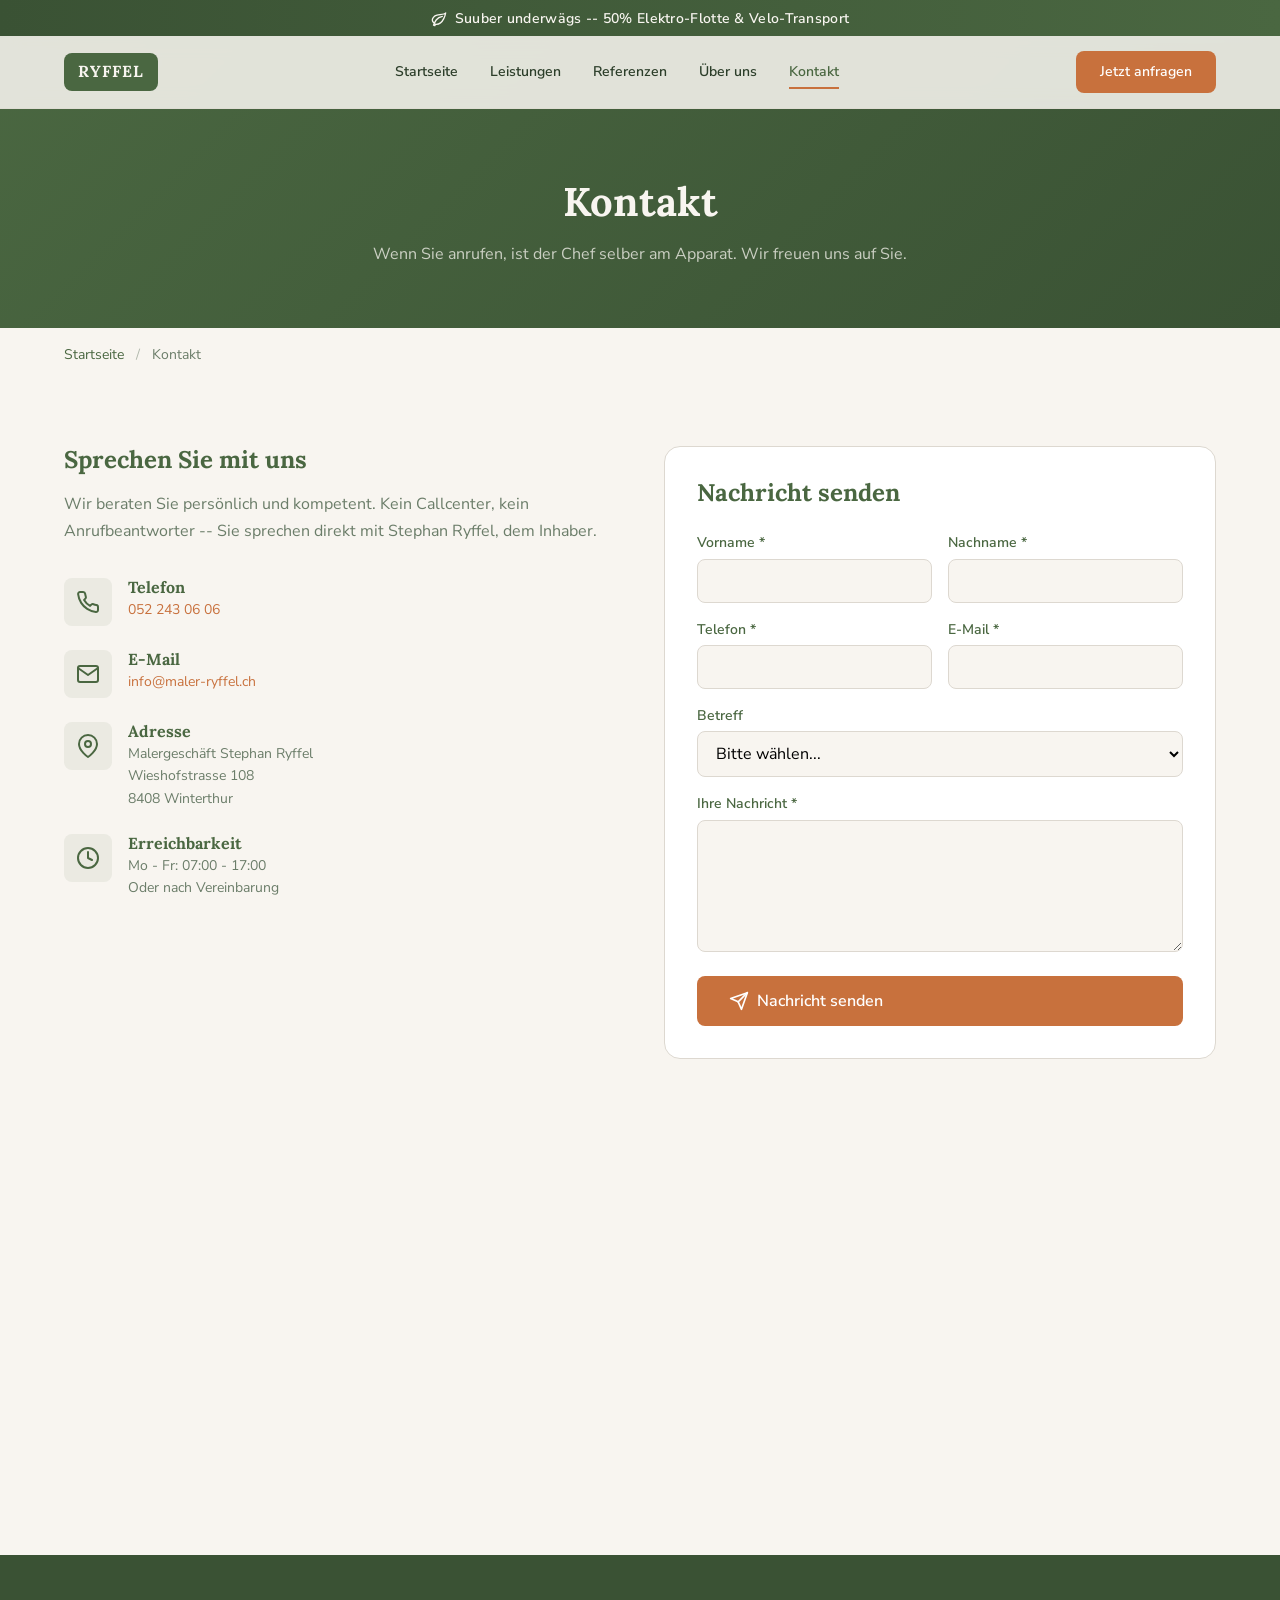
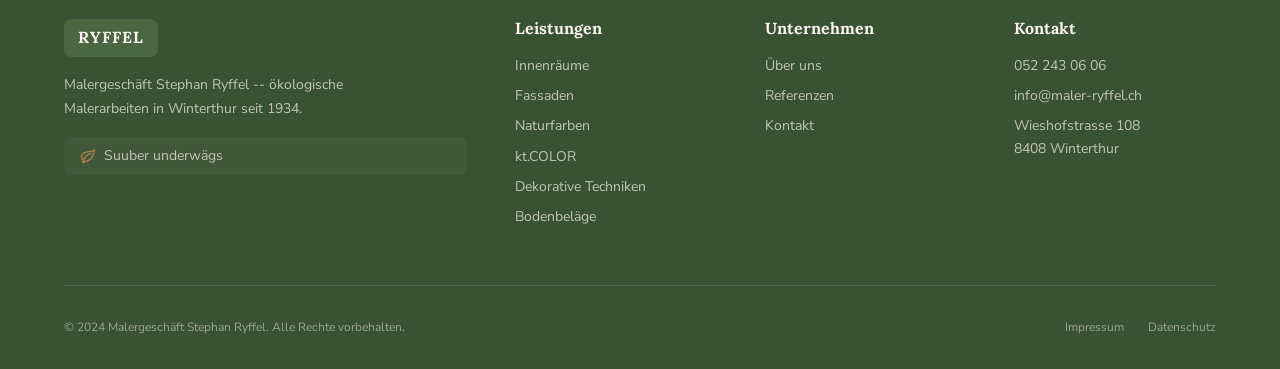
==== commit d3954610: "fix: replace all remaining ae/oe/ue with proper German umlauts across all 12 HTML files Co-Authored-" ====
--- a/kontakt.html
+++ b/kontakt.html
@@ -31,14 +31,14 @@
   </script>
 </head>
 <body class="has-eco-banner">
-  <div class="eco-banner"><svg width="16" height="16" viewBox="0 0 24 24" fill="none" stroke="currentColor" stroke-width="2" stroke-linecap="round" stroke-linejoin="round"><path d="M17 8C8 10 5.9 16.17 3.82 21.34l1.89.66.95-2.3c.48.17.98.3 1.34.3C19 20 22 3 22 3c-1 2-8 2.25-13 3.25S2 11.5 2 13.5s1.75 3.75 1.75 3.75"/></svg> Suuber underwaegs -- 50% Elektro-Flotte &amp; Velo-Transport</div>
+  <div class="eco-banner"><svg width="16" height="16" viewBox="0 0 24 24" fill="none" stroke="currentColor" stroke-width="2" stroke-linecap="round" stroke-linejoin="round"><path d="M17 8C8 10 5.9 16.17 3.82 21.34l1.89.66.95-2.3c.48.17.98.3 1.34.3C19 20 22 3 22 3c-1 2-8 2.25-13 3.25S2 11.5 2 13.5s1.75 3.75 1.75 3.75"/></svg> Suuber underwägs -- 50% Elektro-Flotte &amp; Velo-Transport</div>
 
   <header class="site-header" id="header">
     <div class="container header-inner">
       <a href="index.html" class="logo"><span class="logo-badge">RYFFEL</span></a>
       <nav class="main-nav" id="mainNav" aria-label="Hauptnavigation"><ul><li><a href="index.html">Startseite</a></li><li><a href="leistungen.html">Leistungen</a></li><li><a href="referenzen.html">Referenzen</a></li><li><a href="ueber-uns.html">Über uns</a></li><li><a href="kontakt.html" class="active">Kontakt</a></li></ul></nav>
       <a href="kontakt.html" class="btn btn-primary header-cta">Jetzt anfragen</a>
-      <button class="mobile-toggle" id="mobileToggle" aria-label="Menue öffnen"><span></span><span></span><span></span></button>
+      <button class="mobile-toggle" id="mobileToggle" aria-label="Menü öffnen"><span></span><span></span><span></span></button>
     </div>
   </header>
 
@@ -156,7 +156,7 @@
   <footer class="site-footer">
     <div class="container">
       <div class="footer-grid">
-        <div class="footer-brand"><span class="logo-badge">RYFFEL</span><p>Malergeschäft Stephan Ryffel -- ökologische Malerarbeiten in Winterthur seit 1934.</p><div class="footer-eco"><svg width="16" height="16" viewBox="0 0 24 24" fill="none" stroke="currentColor" stroke-width="2" stroke-linecap="round" stroke-linejoin="round"><path d="M17 8C8 10 5.9 16.17 3.82 21.34l1.89.66.95-2.3c.48.17.98.3 1.34.3C19 20 22 3 22 3c-1 2-8 2.25-13 3.25S2 11.5 2 13.5s1.75 3.75 1.75 3.75"/></svg> Suuber underwaegs</div></div>
+        <div class="footer-brand"><span class="logo-badge">RYFFEL</span><p>Malergeschäft Stephan Ryffel -- ökologische Malerarbeiten in Winterthur seit 1934.</p><div class="footer-eco"><svg width="16" height="16" viewBox="0 0 24 24" fill="none" stroke="currentColor" stroke-width="2" stroke-linecap="round" stroke-linejoin="round"><path d="M17 8C8 10 5.9 16.17 3.82 21.34l1.89.66.95-2.3c.48.17.98.3 1.34.3C19 20 22 3 22 3c-1 2-8 2.25-13 3.25S2 11.5 2 13.5s1.75 3.75 1.75 3.75"/></svg> Suuber underwägs</div></div>
         <div class="footer-col"><h4>Leistungen</h4><a href="leistungen/innenraeume.html">Innenräume</a><a href="leistungen/fassaden.html">Fassaden</a><a href="leistungen/naturfarben.html">Naturfarben</a><a href="leistungen/meister-der-farben.html">kt.COLOR</a><a href="leistungen/dekorative-techniken.html">Dekorative Techniken</a><a href="leistungen/bodenbelaege.html">Bodenbeläge</a></div>
         <div class="footer-col"><h4>Unternehmen</h4><a href="ueber-uns.html">Über uns</a><a href="referenzen.html">Referenzen</a><a href="kontakt.html">Kontakt</a></div>
         <div class="footer-col"><h4>Kontakt</h4><a href="tel:+41522430606">052 243 06 06</a><a href="mailto:info@maler-ryffel.ch">info@maler-ryffel.ch</a><p style="font-size:var(--font-size-small);opacity:0.7;margin-top:var(--space-sm);">Wieshofstrasse 108<br>8408 Winterthur</p></div>
